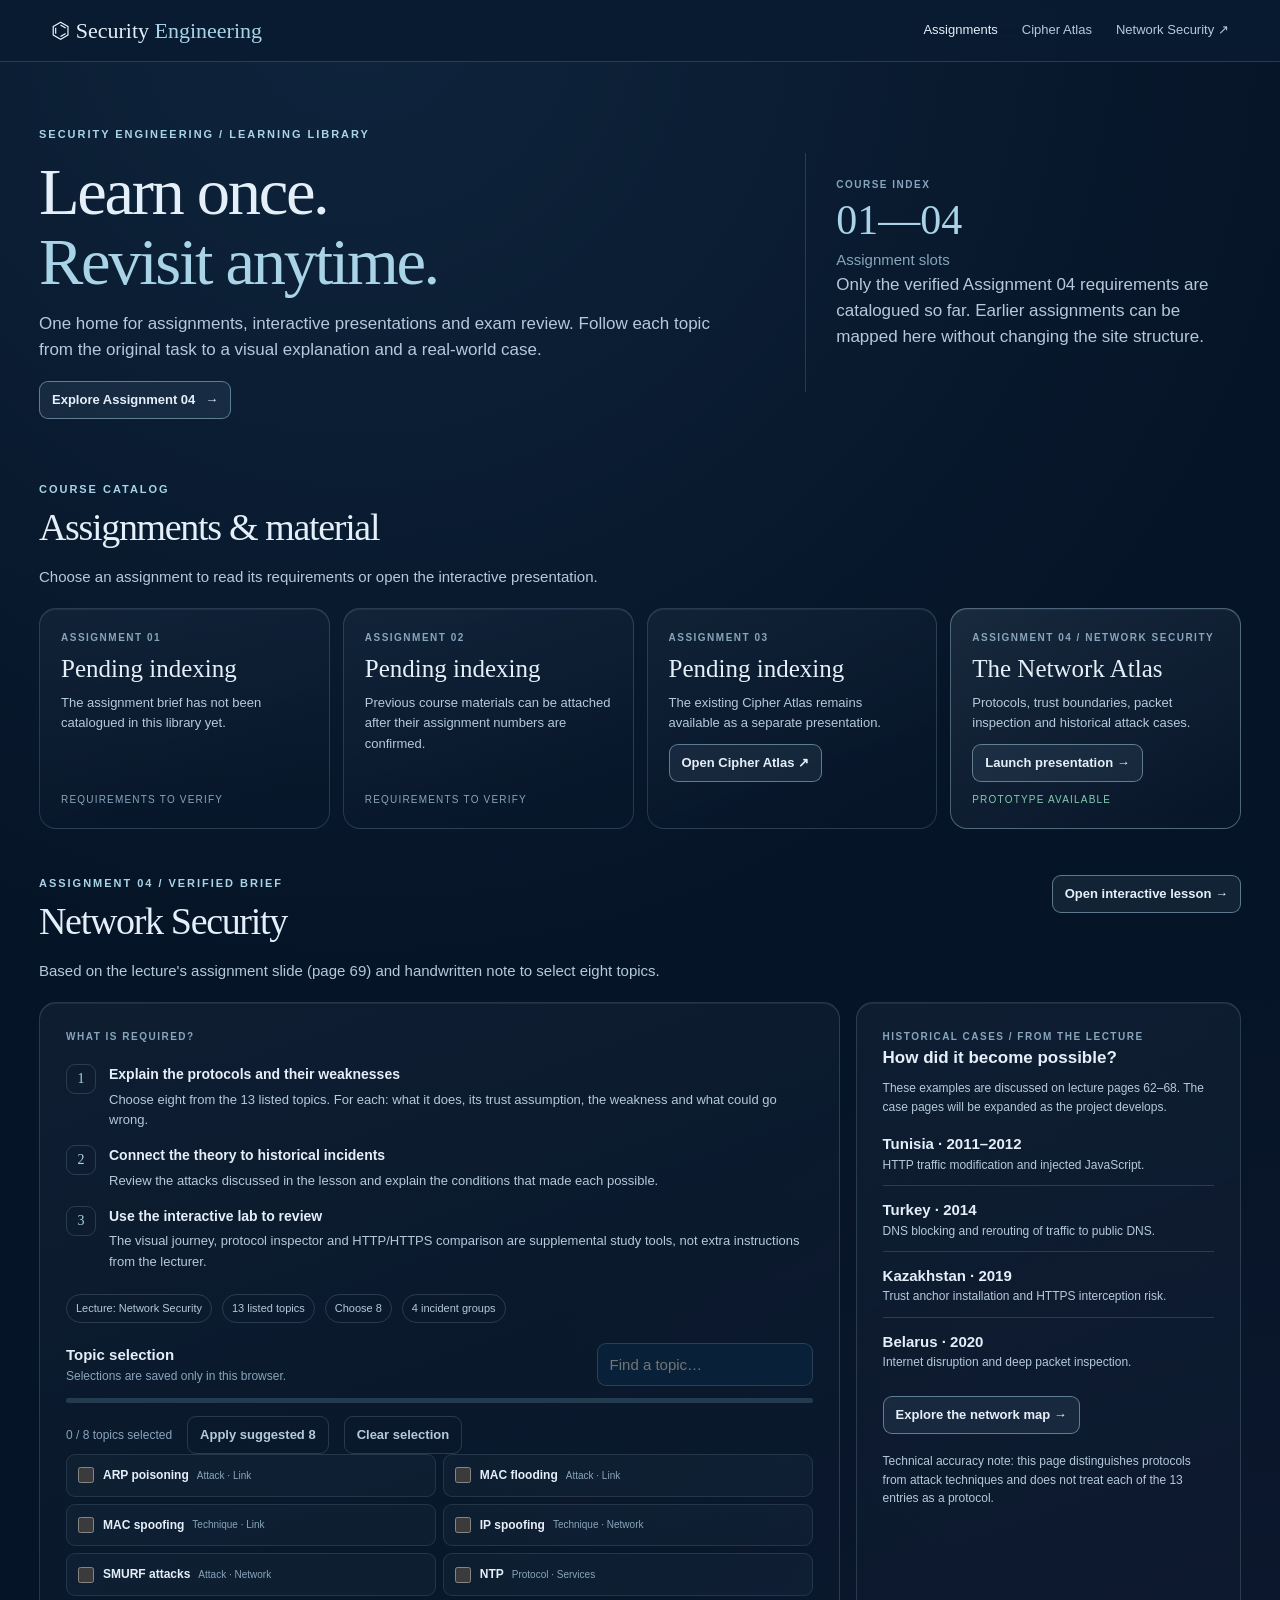
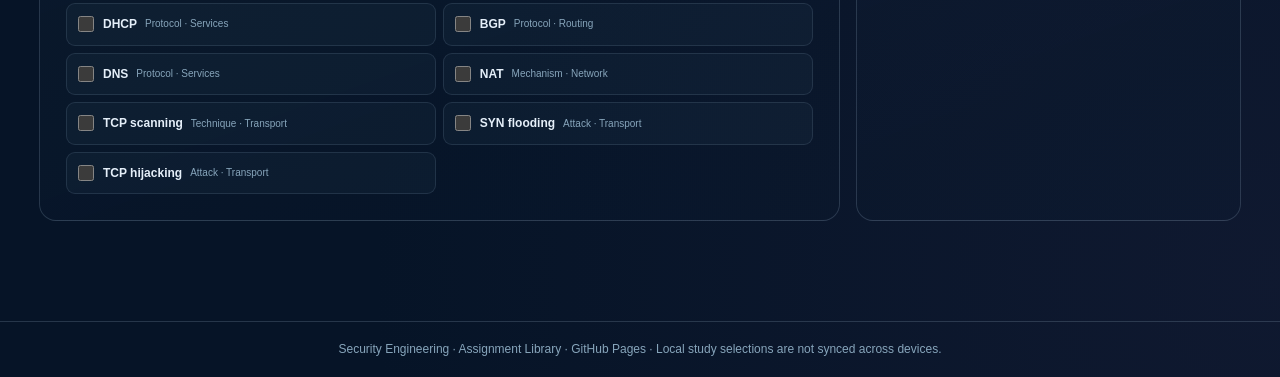
==== assignments/index.html @ eeaef237 "feat: add course assignments library with verified HW4 brief" ====
<!doctype html>
<html lang="en">
<head>
<meta charset="utf-8">
<meta name="viewport" content="width=device-width, initial-scale=1, viewport-fit=cover">
<meta name="color-scheme" content="dark">
<title>Course Library | Security Engineering</title>
<style>
:root{color-scheme:dark;--bg:#061427;--panel:#102941;--ink:#e5eff9;--soft:#b5c9dc;--muted:#87a5bb;--line:#adc9dc30;--accent:#a9d4e8;--lilac:#c5afe9;--gold:#e9cf8a;--ok:#83ccb1}
*{box-sizing:border-box}
html{scroll-behavior:smooth}body{margin:0;min-height:100vh;background:radial-gradient(circle at 28% 0,#17355280,transparent 44%),radial-gradient(circle at 100% 95%,#29264845,transparent 40%),var(--bg);color:var(--ink);font:15px/1.55 Inter,'Segoe UI',Arial,sans-serif}
a{color:inherit;text-decoration:none}button,input{font:inherit}button{cursor:pointer;color:inherit}button:focus-visible,a:focus-visible,input:focus-visible{outline:2px solid var(--accent);outline-offset:3px}
header{position:sticky;top:0;z-index:10;display:flex;align-items:center;gap:24px;padding:0 clamp(16px,4vw,64px);min-height:62px;background:#091c31eb;border-bottom:1px solid var(--line);backdrop-filter:blur(18px)}
.brand{font:22px Georgia,serif;white-space:nowrap}.brand span{color:var(--accent)}nav{display:flex;gap:24px;margin-left:auto;align-items:center}.navlink{font-size:13px;color:var(--soft)}.navlink.current{color:var(--ink)}.navlink:hover,.text-link:hover{color:var(--accent)}
main{max-width:1250px;margin:auto;padding:clamp(30px,5vw,68px) 24px 100px}
.eyebrow{font-size:11px;text-transform:uppercase;letter-spacing:.18em;color:var(--accent);font-weight:700}
h1,h2,h3,p{margin-top:0}h1,h2{font-family:Georgia,serif;font-weight:400;letter-spacing:-.035em}h1{font-size:clamp(43px,5.2vw,72px);line-height:1.05;margin:14px 0}h1 em{font-style:normal;color:var(--accent)}h2{font-size:clamp(26px,3vw,38px);margin-bottom:8px}h3{font-size:17px;margin:0 0 8px}p{color:var(--soft)}
.hero{display:grid;grid-template-columns:1.25fr .75fr;align-items:center;gap:40px;margin-bottom:62px}.hero p{max-width:680px;font-size:17px}.hero aside{border-left:1px solid var(--line);padding:24px 0 24px 30px}.hero-stat{font:42px Georgia,serif;color:var(--accent);margin:4px 0}.muted{color:var(--muted)}.small{font-size:12px}.micro{font-size:10px;letter-spacing:.15em;font-weight:700;text-transform:uppercase;color:var(--muted)}
.row{display:flex;align-items:center;justify-content:space-between;gap:20px}.section-head{margin:46px 0 20px}.section-head p{margin:0}
.deck{display:grid;grid-template-columns:repeat(4,minmax(0,1fr));gap:13px}
.card,.surface{border:1px solid var(--line);border-radius:17px;background:linear-gradient(160deg,#b5d7f20d,#0b1d322a 82%);box-shadow:inset 0 1px #fff1}
.card{padding:21px;min-height:193px;display:flex;flex-direction:column;gap:10px}
.card.featured{border-color:#b4d7ed63;background:linear-gradient(150deg,#acd4eb1c,#0b1d3220)}
.card h3{font:25px Georgia,serif;font-weight:400;margin:0}.card p{font-size:13px;margin:0}
.card .tag{font-size:10px;letter-spacing:.12em;text-transform:uppercase;color:var(--muted);margin-top:auto}
.card.featured .tag{color:var(--ok)}.card a,.button{display:inline-flex;align-items:center;justify-content:center;gap:10px;align-self:flex-start;border:1px solid #a9d4e87d;border-radius:9px;background:#a9d4e814;padding:8px 12px;color:var(--ink);font-size:13px;font-weight:650}.card a:hover,.button:hover{background:#a9d4e82a}
.button.ghost{background:transparent;border-color:var(--line);color:var(--soft)}
.feature{display:grid;grid-template-columns:minmax(0,1.35fr) minmax(290px,.65fr);gap:16px}
.surface{padding:26px;min-width:0}.surface>p:last-child{margin-bottom:0}
.requirements{display:grid;gap:15px;margin:19px 0 22px}
.requirement{display:flex;gap:13px;align-items:start}
.num{display:grid;place-items:center;width:30px;height:30px;flex:0 0 30px;border:1px solid var(--line);border-radius:9px;color:var(--accent);font:14px Georgia,serif}
.requirement strong{display:block;font-size:14px}.requirement p{font-size:13px;margin:4px 0 0}
.mini-links{display:flex;flex-wrap:wrap;gap:10px;margin-top:22px}
.chip{font-size:11px;color:var(--soft);border:1px solid var(--line);padding:5px 9px;border-radius:99px}
.topics-top{display:flex;justify-content:space-between;align-items:center;gap:13px;flex-wrap:wrap;margin:20px 0 12px}
.progress{height:5px;border-radius:99px;background:#233b4e;overflow:hidden}.progress>span{display:block;height:100%;background:var(--ok);width:0;transition:width .2s}
#topics{display:grid;grid-template-columns:1fr 1fr;gap:7px}
.topic{display:flex;align-items:center;gap:8px;padding:11px;border:1px solid #adc9dc22;background:#a9d4e809;border-radius:9px;min-width:0}.topic.hidden{display:none}
.topic strong{font-size:12px;font-weight:550;margin-right:auto}.topic small{color:var(--muted);font-size:10px;min-width:47px;text-align:right}
.topic input{accent-color:#9dcdbd;width:16px;height:16px;margin:0}.topic label{display:flex;align-items:center;gap:9px;min-width:0;cursor:pointer}
.topic.select{background:#aedddc14;border-color:#8cd6b03e}
.search{min-width:155px;max-width:225px;background:#092039;border:1px solid var(--line);border-radius:9px;padding:9px 12px;color:var(--ink)}
.summary{display:flex;align-items:center;gap:15px;margin-top:13px;color:var(--muted);font-size:12px;flex-wrap:wrap}
.case-list{display:grid;gap:12px;margin-top:16px}.case{padding-bottom:11px;border-bottom:1px solid var(--line)}.case:last-child{border:0;padding:0}.case strong{color:var(--ink);display:block}.case span{display:block;font-size:12px;color:var(--soft)}
footer{padding:18px 24px;text-align:center;border-top:1px solid var(--line);color:var(--muted);font-size:12px}
@media(max-width:950px){.deck{grid-template-columns:repeat(2,1fr)}.hero,.feature{grid-template-columns:1fr}.hero aside{border-left:0;border-top:1px solid var(--line);padding:16px 0 0}.hero{gap:20px}}
@media(max-width:600px){header{gap:12px;padding:10px 16px;flex-wrap:wrap}.brand{font-size:19px}nav{margin-left:0;gap:13px}.navlink{font-size:11px}main{padding:35px 15px 65px}.deck,#topics{grid-template-columns:1fr}.card{min-height:150px}.row{align-items:flex-start;flex-direction:column}.surface{padding:18px}.hero p{font-size:15px}}
@media(prefers-reduced-motion:reduce){html{scroll-behavior:auto}*,*:before,*:after{transition:none!important;animation:none!important}}
</style>
</head>
<body>
<header>
<a class="brand" href="../index.html">⌬ Security <span>Engineering</span></a>
<nav aria-label="Site navigation"><a class="navlink current" aria-current="page" href="./index.html">Assignments</a><a class="navlink" href="../index.html">Cipher Atlas</a><a class="navlink" href="./network-security/index.html">Network Security ↗</a></nav>
</header>
<main>
<section class="hero" aria-labelledby="pageTitle">
<div><div class="eyebrow">Security Engineering / Learning Library</div><h1 id="pageTitle">Learn once.<br><em>Revisit anytime.</em></h1><p>One home for assignments, interactive presentations and exam review. Follow each topic from the original task to a visual explanation and a real-world case.</p><a class="button" href="#assignment04">Explore Assignment 04 <span aria-hidden="true">→</span></a></div>
<aside aria-label="Library overview"><div class="micro">Course index</div><div class="hero-stat">01—04</div><div class="muted">Assignment slots</div><p class="small">Only the verified Assignment 04 requirements are catalogued so far. Earlier assignments can be mapped here without changing the site structure.</p></aside>
</section>

<section id="library" aria-labelledby="libraryTitle">
<div class="section-head row"><div><div class="eyebrow">Course catalog</div><h2 id="libraryTitle">Assignments &amp; material</h2><p>Choose an assignment to read its requirements or open the interactive presentation.</p></div></div>
<div class="deck">
<article class="card"><div class="micro">Assignment 01</div><h3>Pending indexing</h3><p>The assignment brief has not been catalogued in this library yet.</p><div class="tag">Requirements to verify</div></article>
<article class="card"><div class="micro">Assignment 02</div><h3>Pending indexing</h3><p>Previous course materials can be attached after their assignment numbers are confirmed.</p><div class="tag">Requirements to verify</div></article>
<article class="card"><div class="micro">Assignment 03</div><h3>Pending indexing</h3><p>The existing Cipher Atlas remains available as a separate presentation.</p><a href="../index.html">Open Cipher Atlas ↗</a></article>
<article class="card featured"><div class="micro">Assignment 04 / Network Security</div><h3>The Network Atlas</h3><p>Protocols, trust boundaries, packet inspection and historical attack cases.</p><a href="./network-security/index.html">Launch presentation →</a><div class="tag">Prototype available</div></article>
</div>
</section>

<section id="assignment04" aria-labelledby="assignmentTitle">
<div class="section-head row"><div><div class="eyebrow">Assignment 04 / Verified brief</div><h2 id="assignmentTitle">Network Security</h2><p>Based on the lecture's assignment slide (page 69) and handwritten note to select eight topics.</p></div><a href="./network-security/index.html" class="button">Open interactive lesson →</a></div>
<div class="feature">
<div class="surface">
<div class="micro">What is required?</div>
<div class="requirements">
<div class="requirement"><div class="num">1</div><div><strong>Explain the protocols and their weaknesses</strong><p>Choose eight from the 13 listed topics. For each: what it does, its trust assumption, the weakness and what could go wrong.</p></div></div>
<div class="requirement"><div class="num">2</div><div><strong>Connect the theory to historical incidents</strong><p>Review the attacks discussed in the lesson and explain the conditions that made each possible.</p></div></div>
<div class="requirement"><div class="num">3</div><div><strong>Use the interactive lab to review</strong><p>The visual journey, protocol inspector and HTTP/HTTPS comparison are supplemental study tools, not extra instructions from the lecturer.</p></div></div>
</div>
<div class="mini-links"><span class="chip">Lecture: Network Security</span><span class="chip">13 listed topics</span><span class="chip">Choose 8</span><span class="chip">4 incident groups</span></div>
<div class="topics-top"><div><strong>Topic selection</strong><div class="muted small">Selections are saved only in this browser.</div></div><input class="search" id="filter" type="search" aria-label="Filter topics" placeholder="Find a topic…" autocomplete="off"></div>
<div class="progress" aria-label="Number of selected topics"><span id="progressBar"></span></div>
<div class="summary"><span id="count" aria-live="polite">0 / 8 topics selected</span><button class="button ghost" type="button" id="suggest">Apply suggested 8</button><button class="button ghost" type="button" id="clear">Clear selection</button></div>
<div id="topics" aria-label="Assignment topics"></div>
</div>
<aside class="surface">
<div class="micro">Historical cases / from the lecture</div><h3>How did it become possible?</h3><p class="small">These examples are discussed on lecture pages 62–68. The case pages will be expanded as the project develops.</p>
<div class="case-list">
<div class="case"><strong>Tunisia · 2011–2012</strong><span>HTTP traffic modification and injected JavaScript.</span></div>
<div class="case"><strong>Turkey · 2014</strong><span>DNS blocking and rerouting of traffic to public DNS.</span></div>
<div class="case"><strong>Kazakhstan · 2019</strong><span>Trust anchor installation and HTTPS interception risk.</span></div>
<div class="case"><strong>Belarus · 2020</strong><span>Internet disruption and deep packet inspection.</span></div>
</div>
<a class="button" href="./network-security/index.html#map" style="margin-top:24px">Explore the network map →</a>
<p class="small" style="margin-top:18px">Technical accuracy note: this page distinguishes protocols from attack techniques and does not treat each of the 13 entries as a protocol.</p>
</aside>
</div>
</section>
</main>
<footer>Security Engineering · Assignment Library · GitHub Pages · Local study selections are not synced across devices.</footer>
<script>
const topics=[
["ARP poisoning","Attack · Link"],["MAC flooding","Attack · Link"],["MAC spoofing","Technique · Link"],["IP spoofing","Technique · Network"],
["SMURF attacks","Attack · Network"],["NTP","Protocol · Services"],["DHCP","Protocol · Services"],["BGP","Protocol · Routing"],
["DNS","Protocol · Services"],["NAT","Mechanism · Network"],["TCP scanning","Technique · Transport"],["SYN flooding","Attack · Transport"],["TCP hijacking","Attack · Transport"]
];
const recommended=["ARP poisoning","MAC spoofing","IP spoofing","DHCP","BGP","DNS","SYN flooding","TCP hijacking"];
const key="security-engineering-assignment04-topic-selection-v1";
let selected=[];try{const stored=JSON.parse(localStorage.getItem(key)||"[]");if(Array.isArray(stored))selected=stored.filter(x=>topics.some(t=>t[0]===x));}catch{}
const list=document.getElementById("topics"),filter=document.getElementById("filter");
function save(){try{localStorage.setItem(key,JSON.stringify(selected));}catch{}}
function render(){
 const query=filter.value.toLowerCase().trim();list.replaceChildren();
 topics.forEach(([name,kind])=>{
  const article=document.createElement("div");article.className="topic"+(selected.includes(name)?" select":"");article.classList.toggle("hidden",!name.toLowerCase().includes(query)&&!kind.toLowerCase().includes(query));
  const label=document.createElement("label"),input=document.createElement("input");input.type="checkbox";input.checked=selected.includes(name);input.setAttribute("aria-label","Select "+name);
  input.addEventListener("change",()=>{if(input.checked&&!selected.includes(name))selected.push(name);if(!input.checked)selected=selected.filter(x=>x!==name);save();render()});
  const strong=document.createElement("strong");strong.textContent=name;label.append(input,strong);
  const small=document.createElement("small");small.textContent=kind;
  article.append(label,small);list.append(article);
 });
 const count=selected.length;document.getElementById("count").textContent=count+" / 8 topics selected"+(count>8?" · Please choose only eight":"");
 document.getElementById("progressBar").style.width=Math.min(100,100*count/8)+"%";
}
filter.addEventListener("input",render);document.getElementById("suggest").addEventListener("click",()=>{selected=[...recommended];save();render()});document.getElementById("clear").addEventListener("click",()=>{selected=[];save();render()});render();
</script>
</body></html>
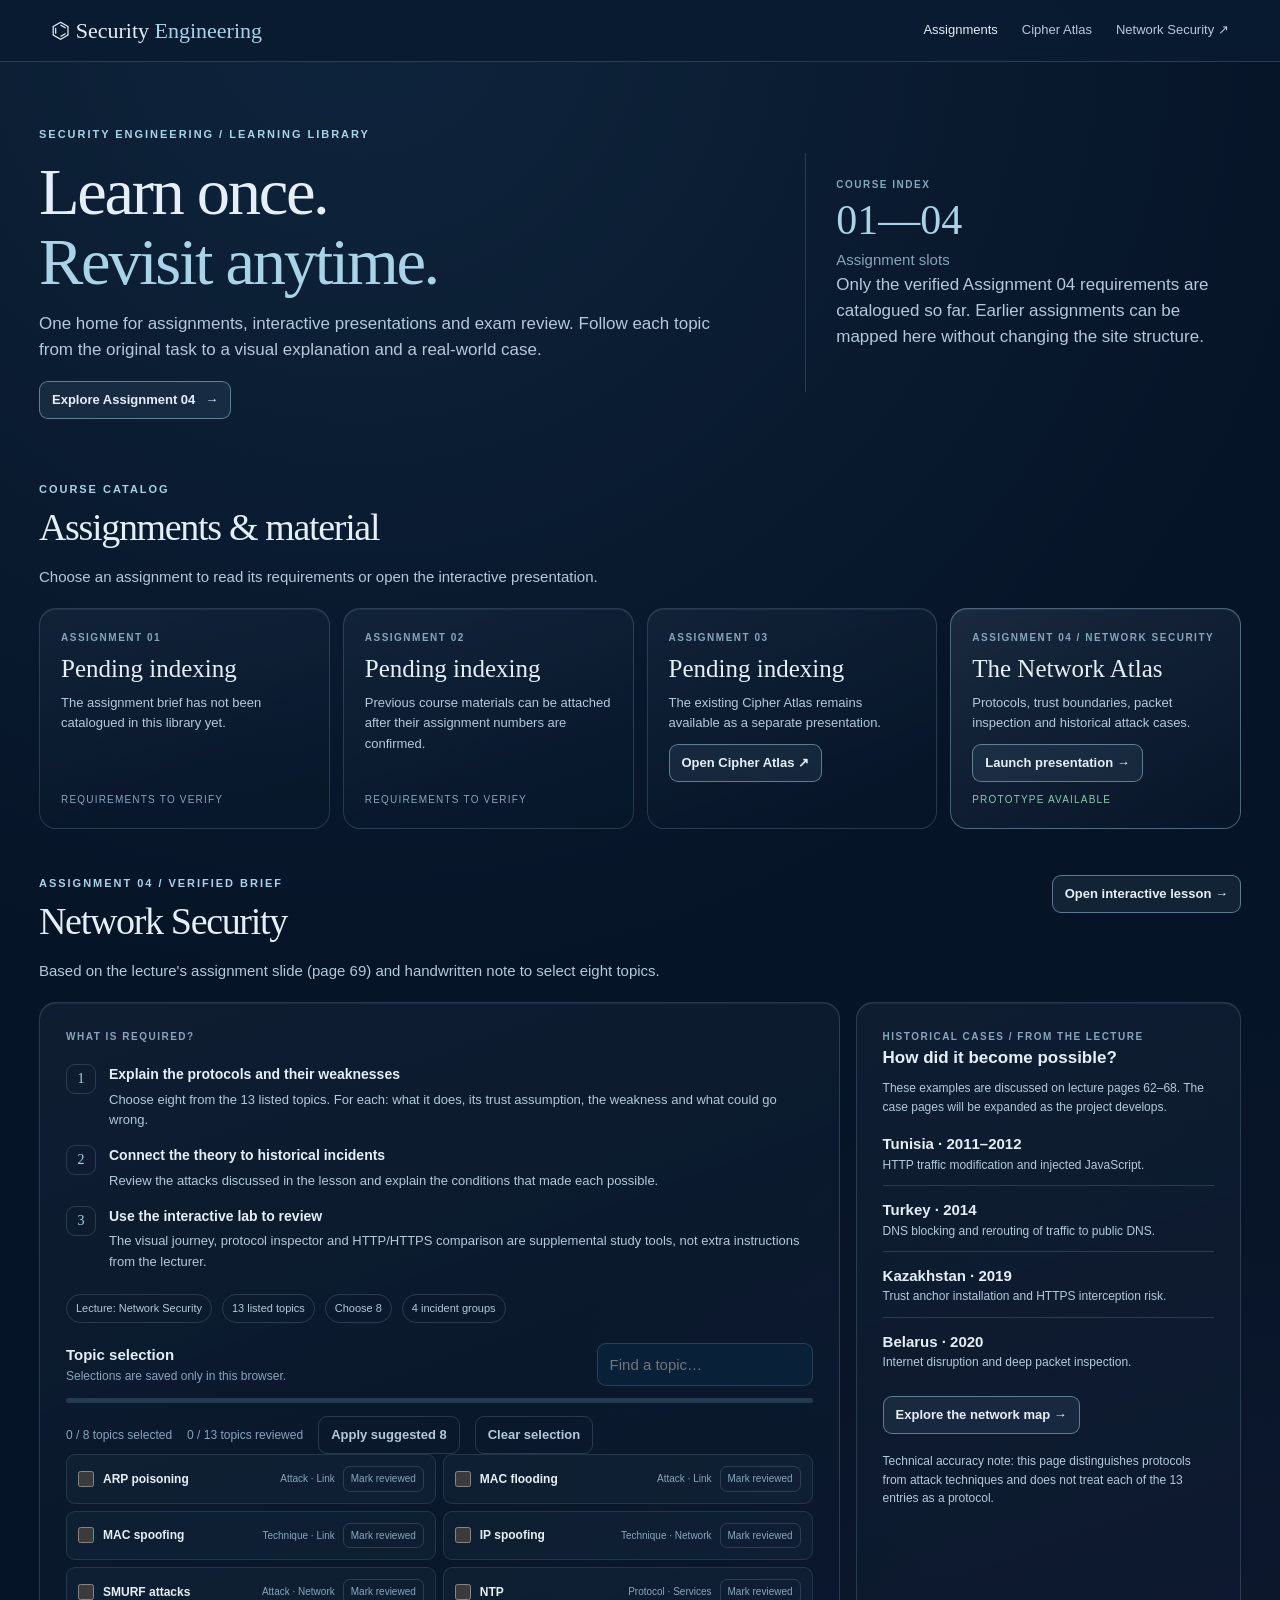
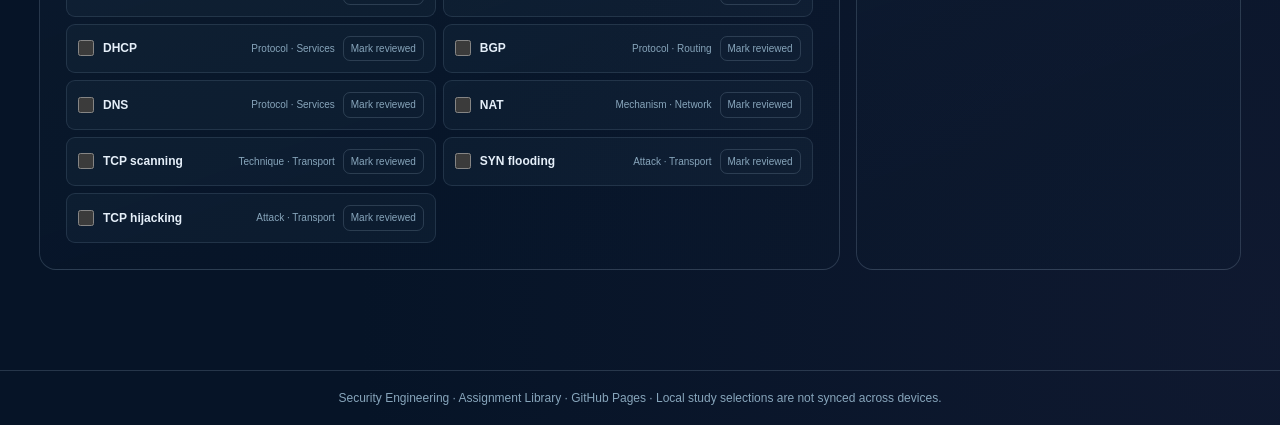
==== commit 291656c0: "feat: track study review status independently from eight-topic selection" ====
--- a/assignments/index.html
+++ b/assignments/index.html
@@ -39,7 +39,7 @@
 .topic{display:flex;align-items:center;gap:8px;padding:11px;border:1px solid #adc9dc22;background:#a9d4e809;border-radius:9px;min-width:0}.topic.hidden{display:none}
 .topic strong{font-size:12px;font-weight:550;margin-right:auto}.topic small{color:var(--muted);font-size:10px;min-width:47px;text-align:right}
 .topic input{accent-color:#9dcdbd;width:16px;height:16px;margin:0}.topic label{display:flex;align-items:center;gap:9px;min-width:0;cursor:pointer}
-.topic.select{background:#aedddc14;border-color:#8cd6b03e}
+.topic.select{background:#aedddc14;border-color:#8cd6b03e}.topic label{flex:1}.review-btn{border:1px solid var(--line);background:transparent;border-radius:7px;padding:4px 7px;font-size:10px;white-space:nowrap;color:var(--muted)}.review-btn.done{border-color:#83ccb17b;color:var(--ok);background:#83ccb112}
 .search{min-width:155px;max-width:225px;background:#092039;border:1px solid var(--line);border-radius:9px;padding:9px 12px;color:var(--ink)}
 .summary{display:flex;align-items:center;gap:15px;margin-top:13px;color:var(--muted);font-size:12px;flex-wrap:wrap}
 .case-list{display:grid;gap:12px;margin-top:16px}.case{padding-bottom:11px;border-bottom:1px solid var(--line)}.case:last-child{border:0;padding:0}.case strong{color:var(--ink);display:block}.case span{display:block;font-size:12px;color:var(--soft)}
@@ -83,7 +83,7 @@
 <div class="mini-links"><span class="chip">Lecture: Network Security</span><span class="chip">13 listed topics</span><span class="chip">Choose 8</span><span class="chip">4 incident groups</span></div>
 <div class="topics-top"><div><strong>Topic selection</strong><div class="muted small">Selections are saved only in this browser.</div></div><input class="search" id="filter" type="search" aria-label="Filter topics" placeholder="Find a topic…" autocomplete="off"></div>
 <div class="progress" aria-label="Number of selected topics"><span id="progressBar"></span></div>
-<div class="summary"><span id="count" aria-live="polite">0 / 8 topics selected</span><button class="button ghost" type="button" id="suggest">Apply suggested 8</button><button class="button ghost" type="button" id="clear">Clear selection</button></div>
+<div class="summary"><span id="count" aria-live="polite">0 / 8 topics selected</span><span id="reviewCount" aria-live="polite">0 topics reviewed</span><button class="button ghost" type="button" id="suggest">Apply suggested 8</button><button class="button ghost" type="button" id="clear">Clear selection</button></div>
 <div id="topics" aria-label="Assignment topics"></div>
 </div>
 <aside class="surface">
@@ -108,10 +108,11 @@
 ["DNS","Protocol · Services"],["NAT","Mechanism · Network"],["TCP scanning","Technique · Transport"],["SYN flooding","Attack · Transport"],["TCP hijacking","Attack · Transport"]
 ];
 const recommended=["ARP poisoning","MAC spoofing","IP spoofing","DHCP","BGP","DNS","SYN flooding","TCP hijacking"];
-const key="security-engineering-assignment04-topic-selection-v1";
+const key="security-engineering-assignment04-topic-selection-v1",reviewKey="security-engineering-assignment04-reviewed-v1";
+let reviewed=[];try{const saved=JSON.parse(localStorage.getItem(reviewKey)||"[]");if(Array.isArray(saved))reviewed=saved.filter(x=>topics.some(t=>t[0]===x));}catch{}
 let selected=[];try{const stored=JSON.parse(localStorage.getItem(key)||"[]");if(Array.isArray(stored))selected=stored.filter(x=>topics.some(t=>t[0]===x));}catch{}
 const list=document.getElementById("topics"),filter=document.getElementById("filter");
-function save(){try{localStorage.setItem(key,JSON.stringify(selected));}catch{}}
+function save(){try{localStorage.setItem(key,JSON.stringify(selected));localStorage.setItem(reviewKey,JSON.stringify(reviewed));}catch{}}
 function render(){
  const query=filter.value.toLowerCase().trim();list.replaceChildren();
  topics.forEach(([name,kind])=>{
@@ -120,9 +121,11 @@
   input.addEventListener("change",()=>{if(input.checked&&!selected.includes(name))selected.push(name);if(!input.checked)selected=selected.filter(x=>x!==name);save();render()});
   const strong=document.createElement("strong");strong.textContent=name;label.append(input,strong);
   const small=document.createElement("small");small.textContent=kind;
-  article.append(label,small);list.append(article);
+  const review=document.createElement("button");review.type="button";review.className="review-btn"+(reviewed.includes(name)?" done":"");review.textContent=reviewed.includes(name)?"✓ Reviewed":"Mark reviewed";review.setAttribute("aria-label","Toggle reviewed status for "+name);review.onclick=()=>{reviewed=reviewed.includes(name)?reviewed.filter(x=>x!==name):[...reviewed,name];save();render()};
+  article.append(label,small,review);list.append(article);
  });
  const count=selected.length;document.getElementById("count").textContent=count+" / 8 topics selected"+(count>8?" · Please choose only eight":"");
+ document.getElementById("reviewCount").textContent=reviewed.length+" / 13 topics reviewed";
  document.getElementById("progressBar").style.width=Math.min(100,100*count/8)+"%";
 }
 filter.addEventListener("input",render);document.getElementById("suggest").addEventListener("click",()=>{selected=[...recommended];save();render()});document.getElementById("clear").addEventListener("click",()=>{selected=[];save();render()});render();
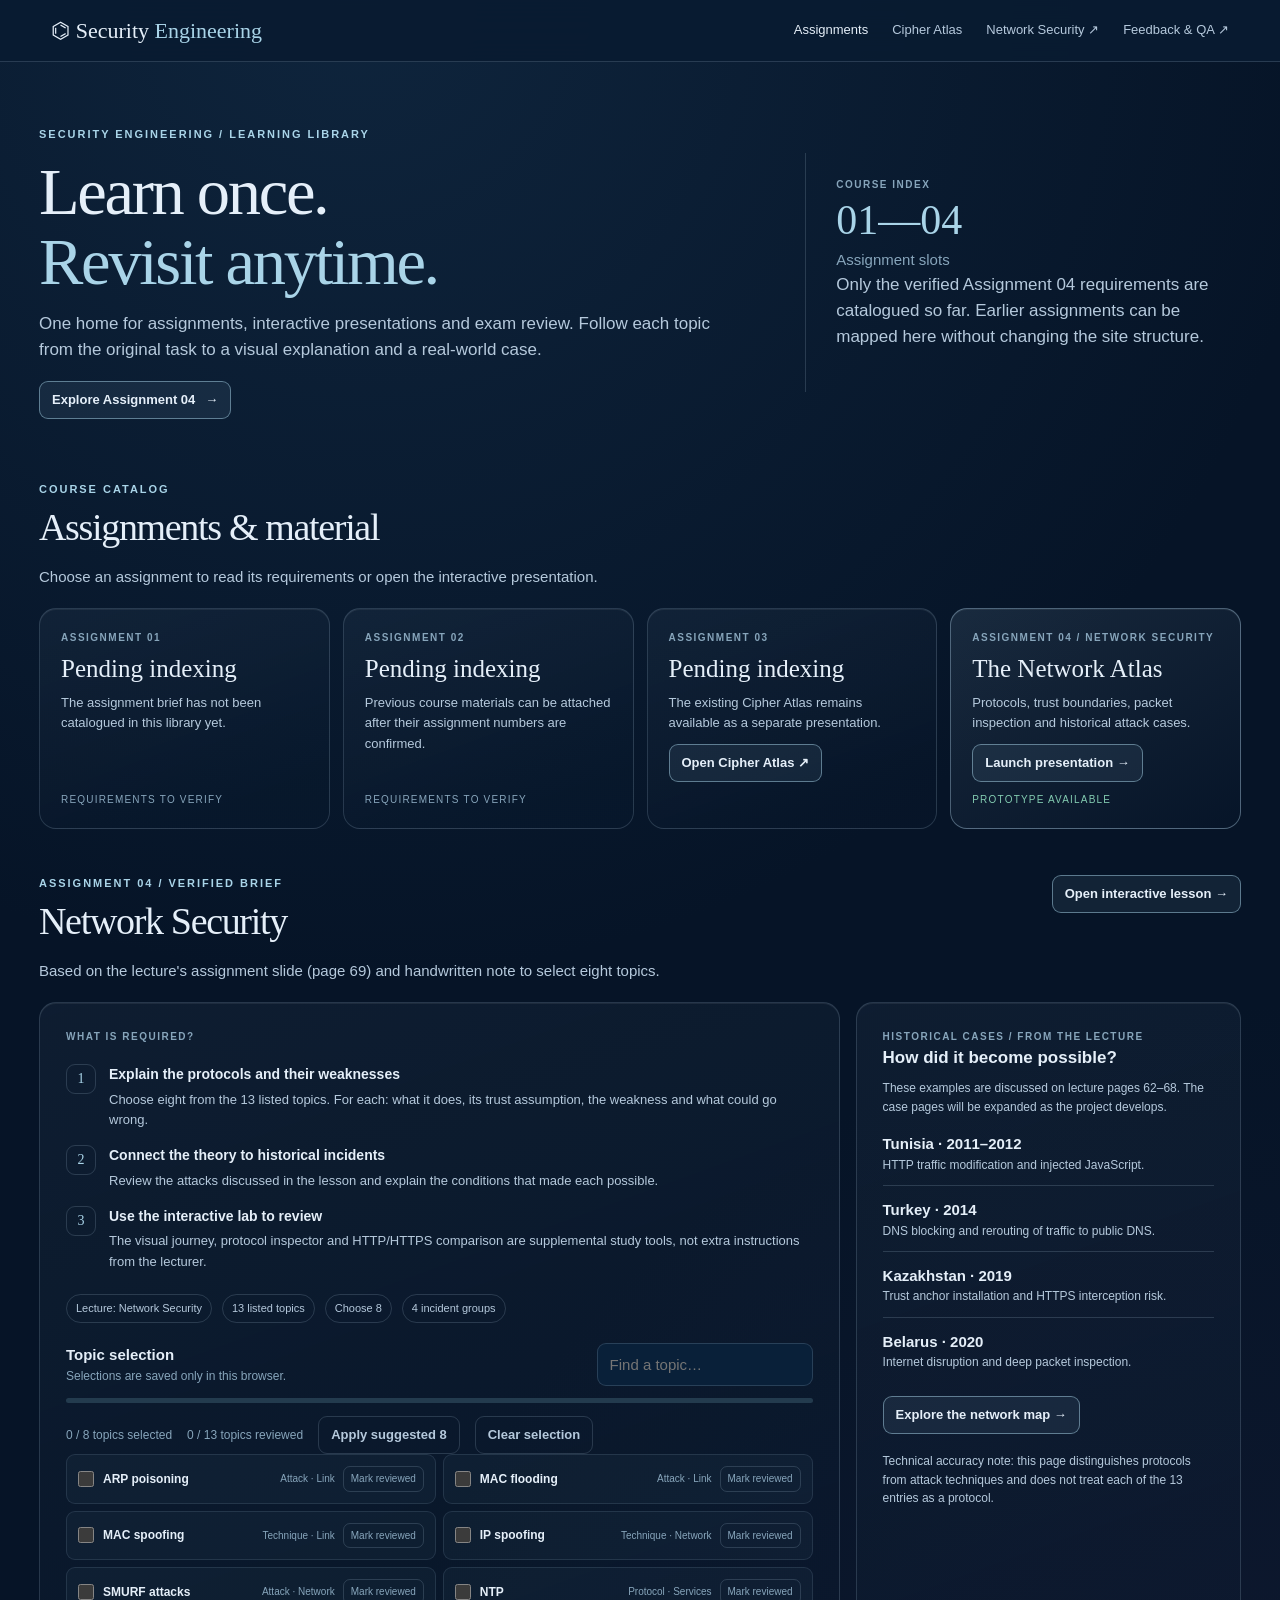
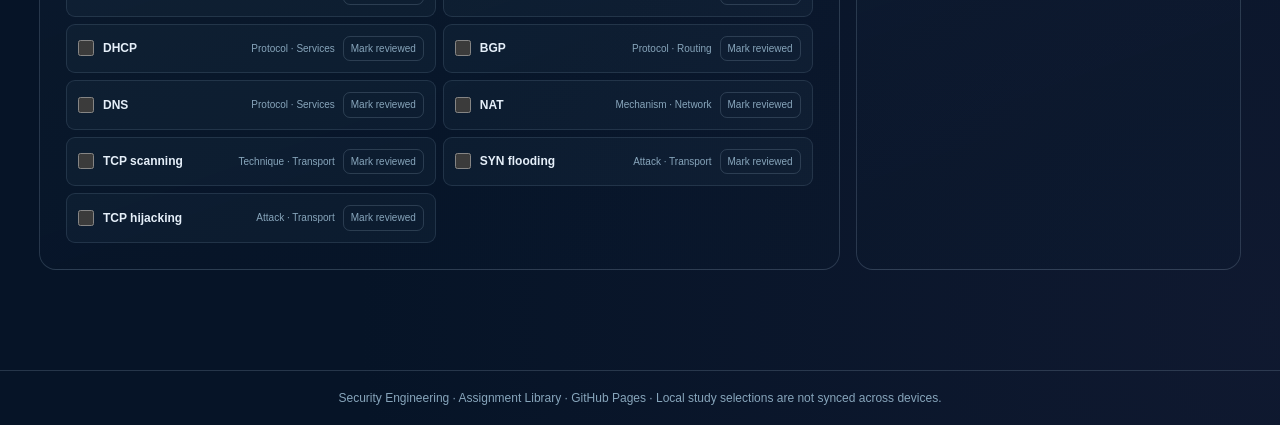
==== commit 7a6bcdbb: "feat: link course library to persistent feedback and QA board" ====
--- a/assignments/index.html
+++ b/assignments/index.html
@@ -52,7 +52,7 @@
 <body>
 <header>
 <a class="brand" href="../index.html">⌬ Security <span>Engineering</span></a>
-<nav aria-label="Site navigation"><a class="navlink current" aria-current="page" href="./index.html">Assignments</a><a class="navlink" href="../index.html">Cipher Atlas</a><a class="navlink" href="./network-security/index.html">Network Security ↗</a></nav>
+<nav aria-label="Site navigation"><a class="navlink current" aria-current="page" href="./index.html">Assignments</a><a class="navlink" href="../index.html">Cipher Atlas</a><a class="navlink" href="./network-security/index.html">Network Security ↗</a><a class="navlink" href="./feedback/index.html">Feedback &amp; QA ↗</a></nav>
 </header>
 <main>
 <section class="hero" aria-labelledby="pageTitle">
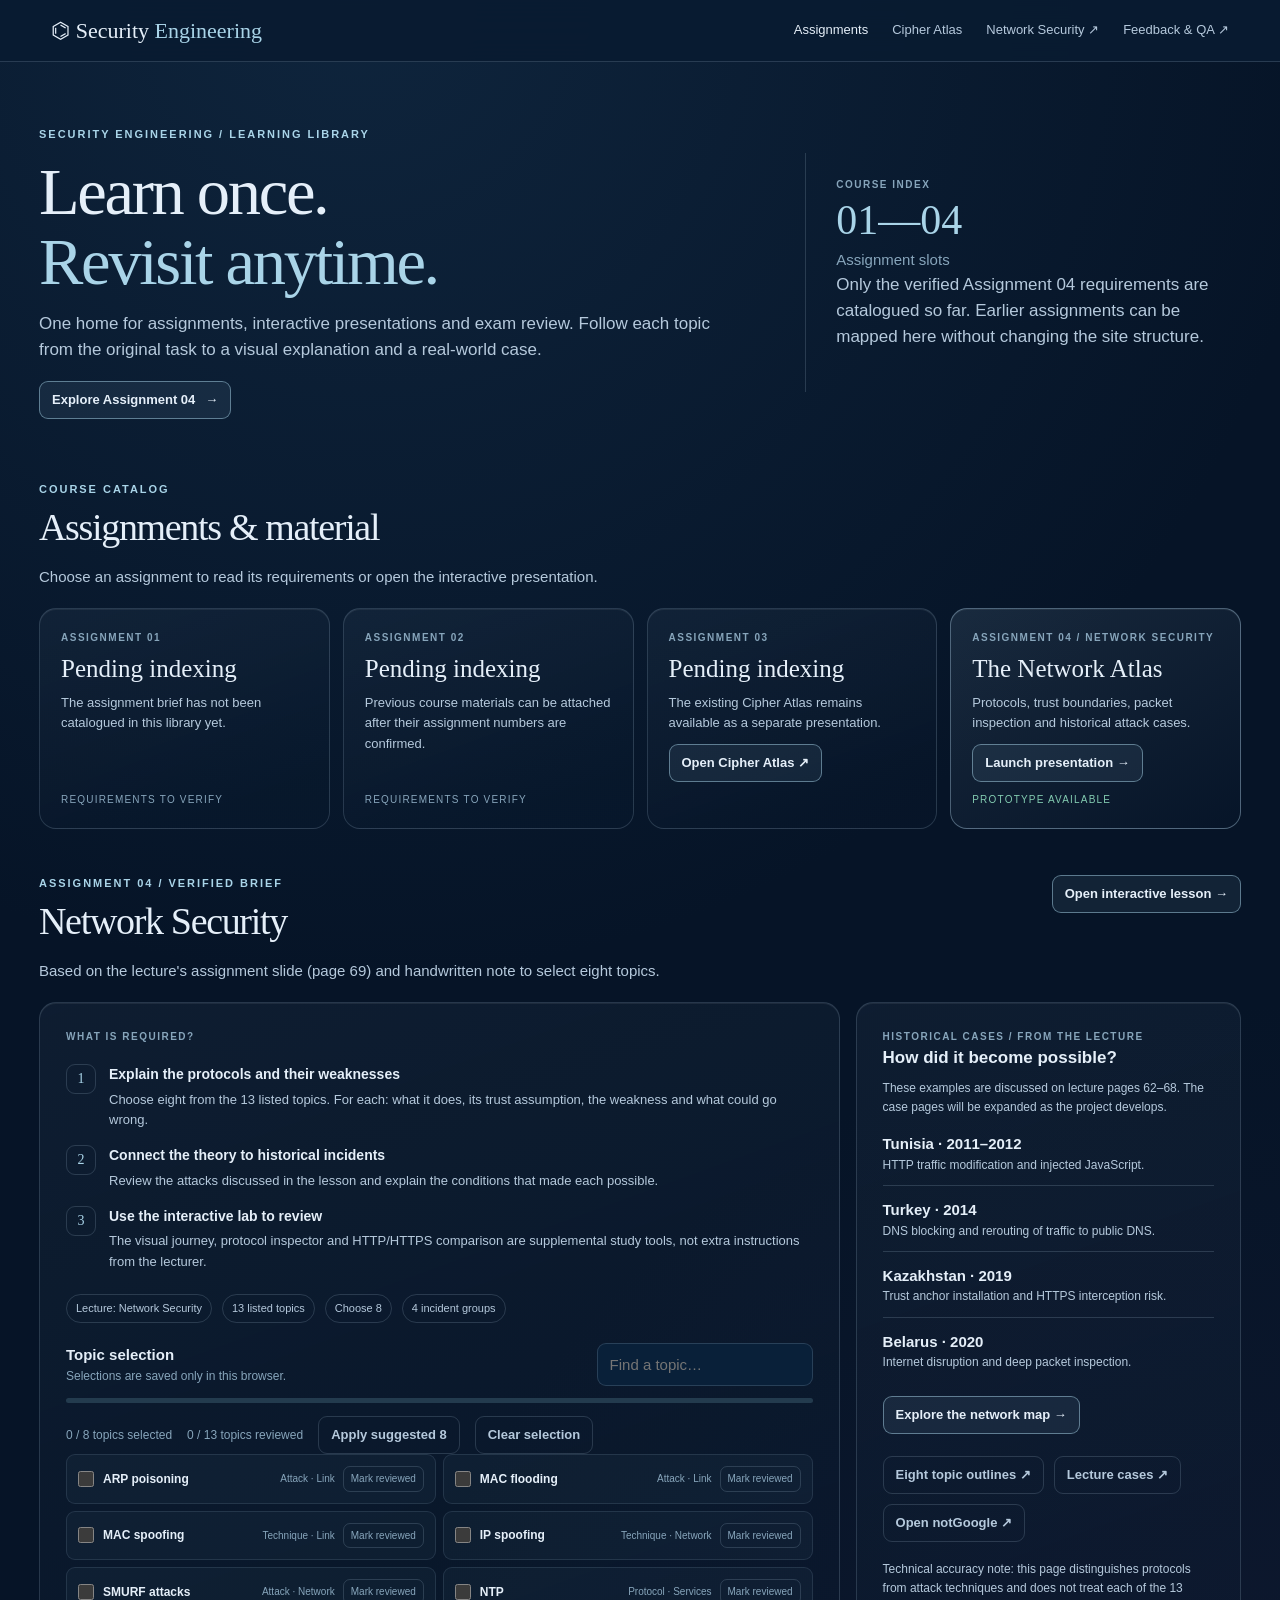
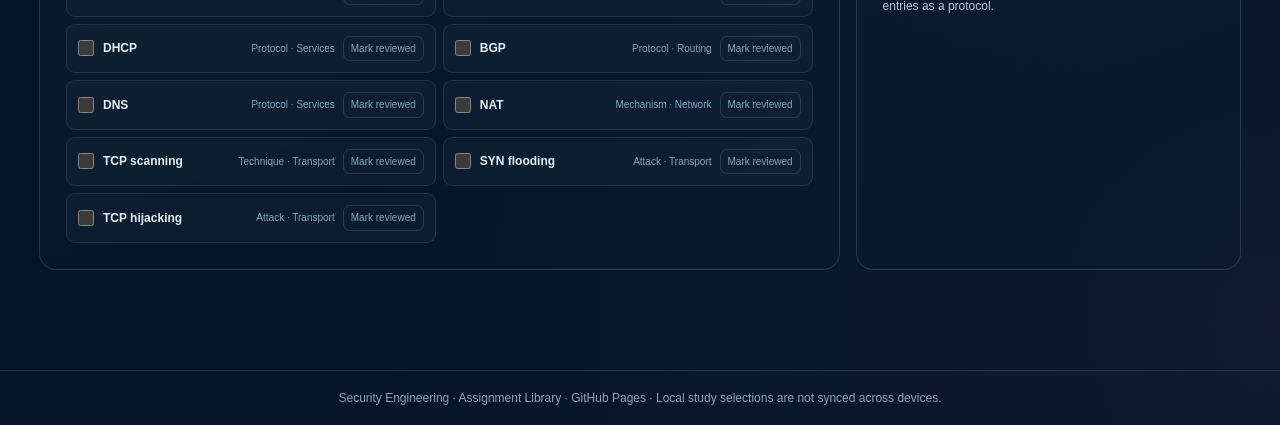
==== commit 3cbf0623: "feat: add prominent links to eight topics, incident studies and notGoogle lab" ====
--- a/assignments/index.html
+++ b/assignments/index.html
@@ -94,7 +94,7 @@
 <div class="case"><strong>Kazakhstan · 2019</strong><span>Trust anchor installation and HTTPS interception risk.</span></div>
 <div class="case"><strong>Belarus · 2020</strong><span>Internet disruption and deep packet inspection.</span></div>
 </div>
-<a class="button" href="./network-security/index.html#map" style="margin-top:24px">Explore the network map →</a>
+<a class="button" href="./network-security/index.html#map" style="margin-top:24px">Explore the network map →</a><div class="mini-links"><a class="button ghost" href="./network-security/index.html#protocols">Eight topic outlines ↗</a><a class="button ghost" href="./network-security/index.html#cases">Lecture cases ↗</a><a class="button ghost" href="./network-security/notgoogle/index.html" target="_blank" rel="noopener noreferrer">Open notGoogle ↗</a></div>
 <p class="small" style="margin-top:18px">Technical accuracy note: this page distinguishes protocols from attack techniques and does not treat each of the 13 entries as a protocol.</p>
 </aside>
 </div>
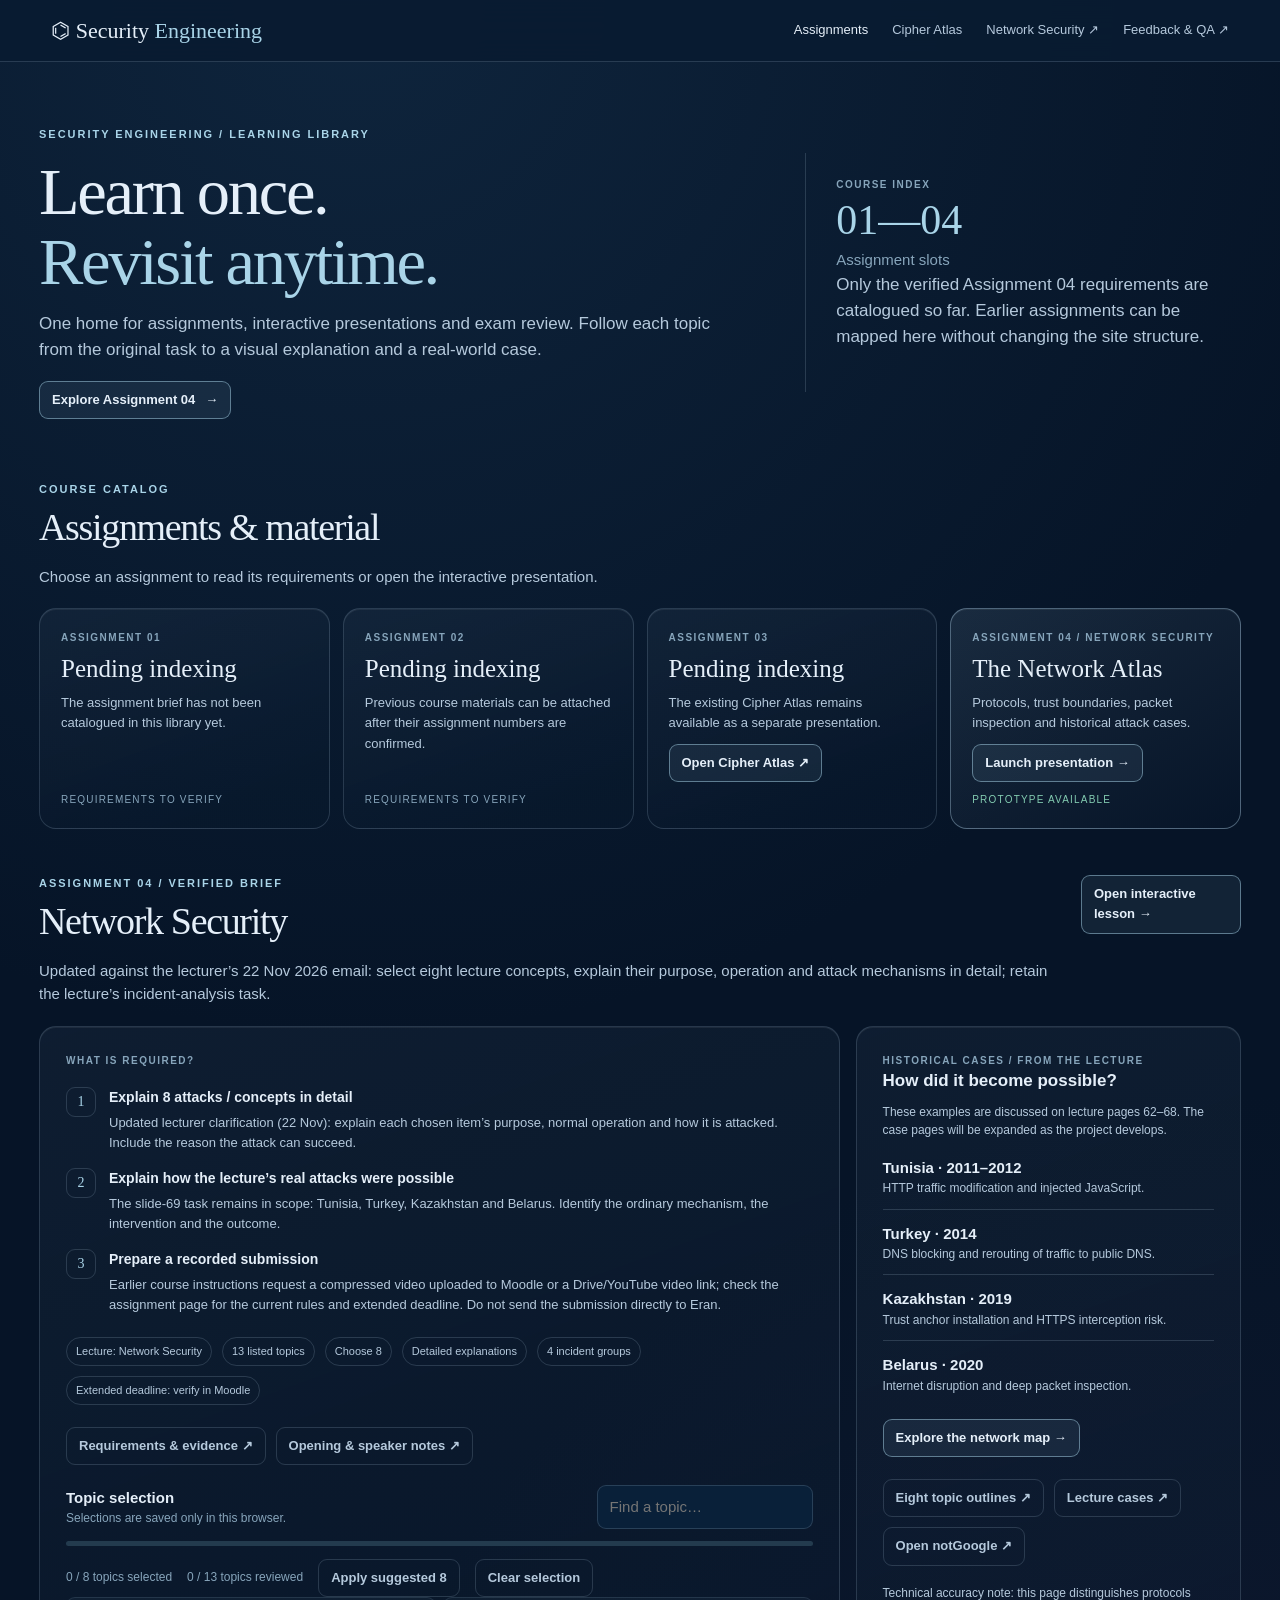
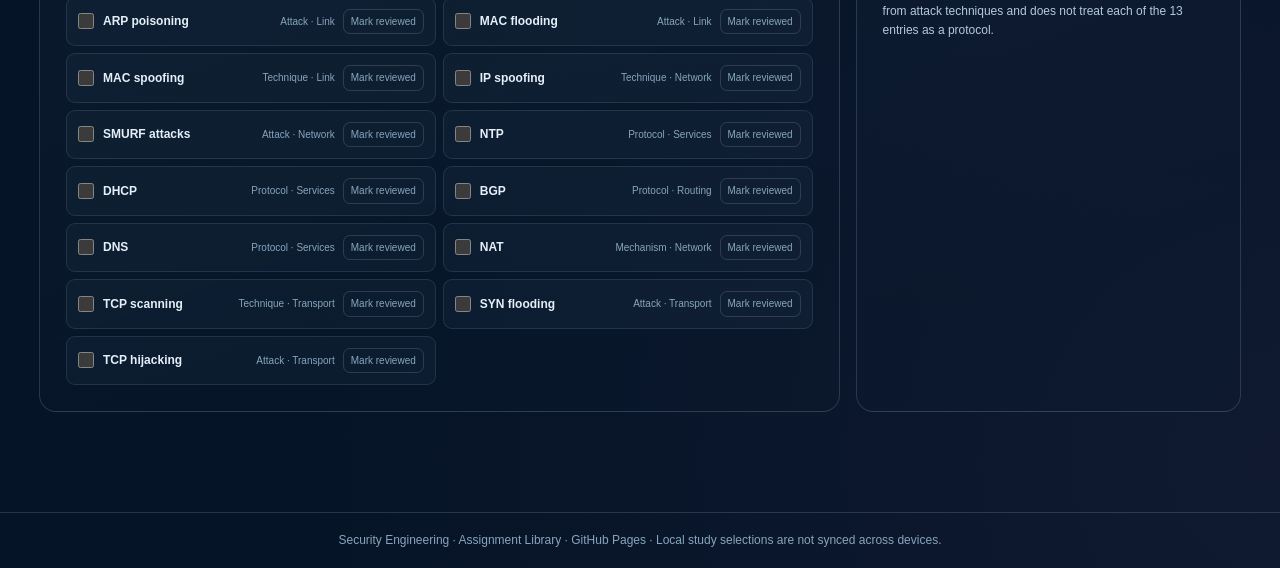
==== commit 1433e9fc: "fix: align course hub requirements with lecturer's 22 Nov clarification and video rules" ====
--- a/assignments/index.html
+++ b/assignments/index.html
@@ -71,16 +71,16 @@
 </section>
 
 <section id="assignment04" aria-labelledby="assignmentTitle">
-<div class="section-head row"><div><div class="eyebrow">Assignment 04 / Verified brief</div><h2 id="assignmentTitle">Network Security</h2><p>Based on the lecture's assignment slide (page 69) and handwritten note to select eight topics.</p></div><a href="./network-security/index.html" class="button">Open interactive lesson →</a></div>
+<div class="section-head row"><div><div class="eyebrow">Assignment 04 / Verified brief</div><h2 id="assignmentTitle">Network Security</h2><p>Updated against the lecturer’s 22 Nov 2026 email: select eight lecture concepts, explain their purpose, operation and attack mechanisms in detail; retain the lecture’s incident-analysis task.</p></div><a href="./network-security/index.html" class="button">Open interactive lesson →</a></div>
 <div class="feature">
 <div class="surface">
 <div class="micro">What is required?</div>
 <div class="requirements">
-<div class="requirement"><div class="num">1</div><div><strong>Explain the protocols and their weaknesses</strong><p>Choose eight from the 13 listed topics. For each: what it does, its trust assumption, the weakness and what could go wrong.</p></div></div>
-<div class="requirement"><div class="num">2</div><div><strong>Connect the theory to historical incidents</strong><p>Review the attacks discussed in the lesson and explain the conditions that made each possible.</p></div></div>
-<div class="requirement"><div class="num">3</div><div><strong>Use the interactive lab to review</strong><p>The visual journey, protocol inspector and HTTP/HTTPS comparison are supplemental study tools, not extra instructions from the lecturer.</p></div></div>
+<div class="requirement"><div class="num">1</div><div><strong>Explain 8 attacks / concepts in detail</strong><p>Updated lecturer clarification (22 Nov): explain each chosen item’s purpose, normal operation and how it is attacked. Include the reason the attack can succeed.</p></div></div>
+<div class="requirement"><div class="num">2</div><div><strong>Explain how the lecture’s real attacks were possible</strong><p>The slide-69 task remains in scope: Tunisia, Turkey, Kazakhstan and Belarus. Identify the ordinary mechanism, the intervention and the outcome.</p></div></div>
+<div class="requirement"><div class="num">3</div><div><strong>Prepare a recorded submission</strong><p>Earlier course instructions request a compressed video uploaded to Moodle or a Drive/YouTube video link; check the assignment page for the current rules and extended deadline. Do not send the submission directly to Eran.</p></div></div>
 </div>
-<div class="mini-links"><span class="chip">Lecture: Network Security</span><span class="chip">13 listed topics</span><span class="chip">Choose 8</span><span class="chip">4 incident groups</span></div>
+<div class="mini-links"><span class="chip">Lecture: Network Security</span><span class="chip">13 listed topics</span><span class="chip">Choose 8</span><span class="chip">Detailed explanations</span><span class="chip">4 incident groups</span><span class="chip">Extended deadline: verify in Moodle</span></div><div class="mini-links"><a class="button ghost" href="./ASSIGNMENT_04_REQUIREMENTS.md" target="_blank" rel="noopener noreferrer">Requirements &amp; evidence ↗</a><a class="button ghost" href="./network-security/index.html#intro">Opening &amp; speaker notes ↗</a></div>
 <div class="topics-top"><div><strong>Topic selection</strong><div class="muted small">Selections are saved only in this browser.</div></div><input class="search" id="filter" type="search" aria-label="Filter topics" placeholder="Find a topic…" autocomplete="off"></div>
 <div class="progress" aria-label="Number of selected topics"><span id="progressBar"></span></div>
 <div class="summary"><span id="count" aria-live="polite">0 / 8 topics selected</span><span id="reviewCount" aria-live="polite">0 topics reviewed</span><button class="button ghost" type="button" id="suggest">Apply suggested 8</button><button class="button ghost" type="button" id="clear">Clear selection</button></div>
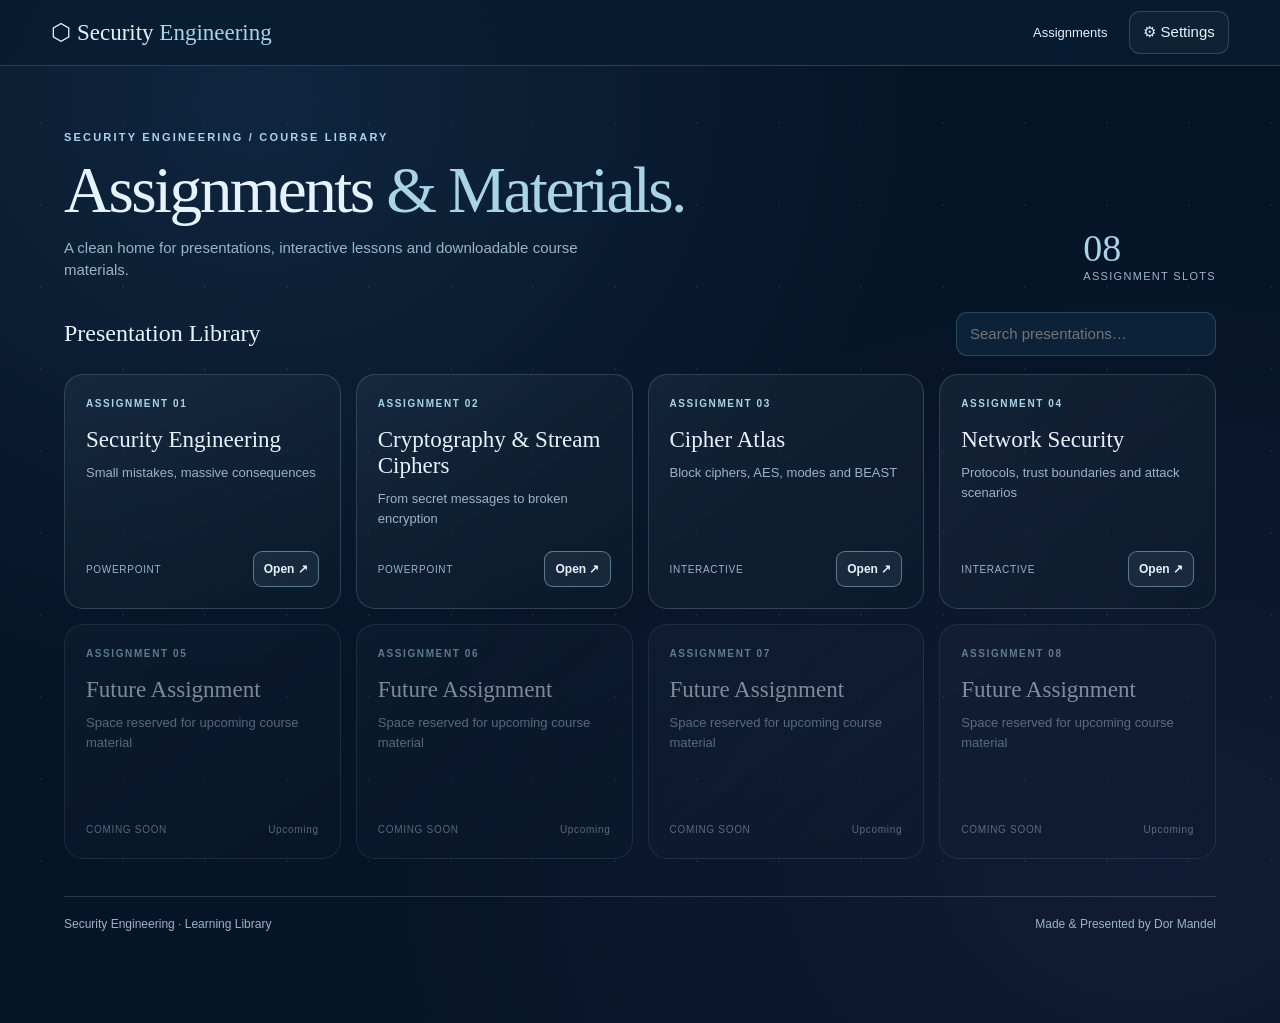
==== commit 0866fefa: "Redirect legacy assignments index to clean homepage" ====
--- a/assignments/index.html
+++ b/assignments/index.html
@@ -1,133 +1 @@
-<!doctype html>
-<html lang="en">
-<head>
-<meta charset="utf-8">
-<meta name="viewport" content="width=device-width, initial-scale=1, viewport-fit=cover">
-<meta name="color-scheme" content="dark">
-<title>Course Library | Security Engineering</title>
-<style>
-:root{color-scheme:dark;--bg:#061427;--panel:#102941;--ink:#e5eff9;--soft:#b5c9dc;--muted:#87a5bb;--line:#adc9dc30;--accent:#a9d4e8;--lilac:#c5afe9;--gold:#e9cf8a;--ok:#83ccb1}
-*{box-sizing:border-box}
-html{scroll-behavior:smooth}body{margin:0;min-height:100vh;background:radial-gradient(circle at 28% 0,#17355280,transparent 44%),radial-gradient(circle at 100% 95%,#29264845,transparent 40%),var(--bg);color:var(--ink);font:15px/1.55 Inter,'Segoe UI',Arial,sans-serif}
-a{color:inherit;text-decoration:none}button,input{font:inherit}button{cursor:pointer;color:inherit}button:focus-visible,a:focus-visible,input:focus-visible{outline:2px solid var(--accent);outline-offset:3px}
-header{position:sticky;top:0;z-index:10;display:flex;align-items:center;gap:24px;padding:0 clamp(16px,4vw,64px);min-height:62px;background:#091c31eb;border-bottom:1px solid var(--line);backdrop-filter:blur(18px)}
-.brand{font:22px Georgia,serif;white-space:nowrap}.brand span{color:var(--accent)}nav{display:flex;gap:24px;margin-left:auto;align-items:center}.navlink{font-size:13px;color:var(--soft)}.navlink.current{color:var(--ink)}.navlink:hover,.text-link:hover{color:var(--accent)}
-main{max-width:1250px;margin:auto;padding:clamp(30px,5vw,68px) 24px 100px}
-.eyebrow{font-size:11px;text-transform:uppercase;letter-spacing:.18em;color:var(--accent);font-weight:700}
-h1,h2,h3,p{margin-top:0}h1,h2{font-family:Georgia,serif;font-weight:400;letter-spacing:-.035em}h1{font-size:clamp(43px,5.2vw,72px);line-height:1.05;margin:14px 0}h1 em{font-style:normal;color:var(--accent)}h2{font-size:clamp(26px,3vw,38px);margin-bottom:8px}h3{font-size:17px;margin:0 0 8px}p{color:var(--soft)}
-.hero{display:grid;grid-template-columns:1.25fr .75fr;align-items:center;gap:40px;margin-bottom:62px}.hero p{max-width:680px;font-size:17px}.hero aside{border-left:1px solid var(--line);padding:24px 0 24px 30px}.hero-stat{font:42px Georgia,serif;color:var(--accent);margin:4px 0}.muted{color:var(--muted)}.small{font-size:12px}.micro{font-size:10px;letter-spacing:.15em;font-weight:700;text-transform:uppercase;color:var(--muted)}
-.row{display:flex;align-items:center;justify-content:space-between;gap:20px}.section-head{margin:46px 0 20px}.section-head p{margin:0}
-.deck{display:grid;grid-template-columns:repeat(4,minmax(0,1fr));gap:13px}
-.card,.surface{border:1px solid var(--line);border-radius:17px;background:linear-gradient(160deg,#b5d7f20d,#0b1d322a 82%);box-shadow:inset 0 1px #fff1}
-.card{padding:21px;min-height:193px;display:flex;flex-direction:column;gap:10px}
-.card.featured{border-color:#b4d7ed63;background:linear-gradient(150deg,#acd4eb1c,#0b1d3220)}
-.card h3{font:25px Georgia,serif;font-weight:400;margin:0}.card p{font-size:13px;margin:0}
-.card .tag{font-size:10px;letter-spacing:.12em;text-transform:uppercase;color:var(--muted);margin-top:auto}
-.card.featured .tag{color:var(--ok)}.card a,.button{display:inline-flex;align-items:center;justify-content:center;gap:10px;align-self:flex-start;border:1px solid #a9d4e87d;border-radius:9px;background:#a9d4e814;padding:8px 12px;color:var(--ink);font-size:13px;font-weight:650}.card a:hover,.button:hover{background:#a9d4e82a}
-.button.ghost{background:transparent;border-color:var(--line);color:var(--soft)}
-.feature{display:grid;grid-template-columns:minmax(0,1.35fr) minmax(290px,.65fr);gap:16px}
-.surface{padding:26px;min-width:0}.surface>p:last-child{margin-bottom:0}
-.requirements{display:grid;gap:15px;margin:19px 0 22px}
-.requirement{display:flex;gap:13px;align-items:start}
-.num{display:grid;place-items:center;width:30px;height:30px;flex:0 0 30px;border:1px solid var(--line);border-radius:9px;color:var(--accent);font:14px Georgia,serif}
-.requirement strong{display:block;font-size:14px}.requirement p{font-size:13px;margin:4px 0 0}
-.mini-links{display:flex;flex-wrap:wrap;gap:10px;margin-top:22px}
-.chip{font-size:11px;color:var(--soft);border:1px solid var(--line);padding:5px 9px;border-radius:99px}
-.topics-top{display:flex;justify-content:space-between;align-items:center;gap:13px;flex-wrap:wrap;margin:20px 0 12px}
-.progress{height:5px;border-radius:99px;background:#233b4e;overflow:hidden}.progress>span{display:block;height:100%;background:var(--ok);width:0;transition:width .2s}
-#topics{display:grid;grid-template-columns:1fr 1fr;gap:7px}
-.topic{display:flex;align-items:center;gap:8px;padding:11px;border:1px solid #adc9dc22;background:#a9d4e809;border-radius:9px;min-width:0}.topic.hidden{display:none}
-.topic strong{font-size:12px;font-weight:550;margin-right:auto}.topic small{color:var(--muted);font-size:10px;min-width:47px;text-align:right}
-.topic input{accent-color:#9dcdbd;width:16px;height:16px;margin:0}.topic label{display:flex;align-items:center;gap:9px;min-width:0;cursor:pointer}
-.topic.select{background:#aedddc14;border-color:#8cd6b03e}.topic label{flex:1}.review-btn{border:1px solid var(--line);background:transparent;border-radius:7px;padding:4px 7px;font-size:10px;white-space:nowrap;color:var(--muted)}.review-btn.done{border-color:#83ccb17b;color:var(--ok);background:#83ccb112}
-.search{min-width:155px;max-width:225px;background:#092039;border:1px solid var(--line);border-radius:9px;padding:9px 12px;color:var(--ink)}
-.summary{display:flex;align-items:center;gap:15px;margin-top:13px;color:var(--muted);font-size:12px;flex-wrap:wrap}
-.case-list{display:grid;gap:12px;margin-top:16px}.case{padding-bottom:11px;border-bottom:1px solid var(--line)}.case:last-child{border:0;padding:0}.case strong{color:var(--ink);display:block}.case span{display:block;font-size:12px;color:var(--soft)}
-footer{padding:18px 24px;text-align:center;border-top:1px solid var(--line);color:var(--muted);font-size:12px}
-@media(max-width:950px){.deck{grid-template-columns:repeat(2,1fr)}.hero,.feature{grid-template-columns:1fr}.hero aside{border-left:0;border-top:1px solid var(--line);padding:16px 0 0}.hero{gap:20px}}
-@media(max-width:600px){header{gap:12px;padding:10px 16px;flex-wrap:wrap}.brand{font-size:19px}nav{margin-left:0;gap:13px}.navlink{font-size:11px}main{padding:35px 15px 65px}.deck,#topics{grid-template-columns:1fr}.card{min-height:150px}.row{align-items:flex-start;flex-direction:column}.surface{padding:18px}.hero p{font-size:15px}}
-@media(prefers-reduced-motion:reduce){html{scroll-behavior:auto}*,*:before,*:after{transition:none!important;animation:none!important}}
-</style>
-</head>
-<body>
-<header>
-<a class="brand" href="../index.html">⌬ Security <span>Engineering</span></a>
-<nav aria-label="Site navigation"><a class="navlink current" aria-current="page" href="./index.html">Assignments</a><a class="navlink" href="../index.html">Cipher Atlas</a><a class="navlink" href="./network-security/index.html">Network Security ↗</a><a class="navlink" href="./feedback/index.html">Feedback &amp; QA ↗</a></nav>
-</header>
-<main>
-<section class="hero" aria-labelledby="pageTitle">
-<div><div class="eyebrow">Security Engineering / Learning Library</div><h1 id="pageTitle">Learn once.<br><em>Revisit anytime.</em></h1><p>One home for assignments, interactive presentations and exam review. Follow each topic from the original task to a visual explanation and a real-world case.</p><a class="button" href="#assignment04">Explore Assignment 04 <span aria-hidden="true">→</span></a></div>
-<aside aria-label="Library overview"><div class="micro">Course index</div><div class="hero-stat">01—04</div><div class="muted">Assignment slots</div><p class="small">Only the verified Assignment 04 requirements are catalogued so far. Earlier assignments can be mapped here without changing the site structure.</p></aside>
-</section>
-
-<section id="library" aria-labelledby="libraryTitle">
-<div class="section-head row"><div><div class="eyebrow">Course catalog</div><h2 id="libraryTitle">Assignments &amp; material</h2><p>Choose an assignment to read its requirements or open the interactive presentation.</p></div></div>
-<div class="deck">
-<article class="card"><div class="micro">Assignment 01</div><h3>Pending indexing</h3><p>The assignment brief has not been catalogued in this library yet.</p><div class="tag">Requirements to verify</div></article>
-<article class="card"><div class="micro">Assignment 02</div><h3>Pending indexing</h3><p>Previous course materials can be attached after their assignment numbers are confirmed.</p><div class="tag">Requirements to verify</div></article>
-<article class="card"><div class="micro">Assignment 03</div><h3>Pending indexing</h3><p>The existing Cipher Atlas remains available as a separate presentation.</p><a href="../index.html">Open Cipher Atlas ↗</a></article>
-<article class="card featured"><div class="micro">Assignment 04 / Network Security</div><h3>The Network Atlas</h3><p>Protocols, trust boundaries, packet inspection and historical attack cases.</p><a href="./network-security/index.html">Launch presentation →</a><div class="tag">Prototype available</div></article>
-</div>
-</section>
-
-<section id="assignment04" aria-labelledby="assignmentTitle">
-<div class="section-head row"><div><div class="eyebrow">Assignment 04 / Verified brief</div><h2 id="assignmentTitle">Network Security</h2><p>Updated against the lecturer’s 22 Nov 2026 email: select eight lecture concepts, explain their purpose, operation and attack mechanisms in detail; retain the lecture’s incident-analysis task.</p></div><a href="./network-security/index.html" class="button">Open interactive lesson →</a></div>
-<div class="feature">
-<div class="surface">
-<div class="micro">What is required?</div>
-<div class="requirements">
-<div class="requirement"><div class="num">1</div><div><strong>Explain 8 attacks / concepts in detail</strong><p>Updated lecturer clarification (22 Nov): explain each chosen item’s purpose, normal operation and how it is attacked. Include the reason the attack can succeed.</p></div></div>
-<div class="requirement"><div class="num">2</div><div><strong>Explain how the lecture’s real attacks were possible</strong><p>The slide-69 task remains in scope: Tunisia, Turkey, Kazakhstan and Belarus. Identify the ordinary mechanism, the intervention and the outcome.</p></div></div>
-<div class="requirement"><div class="num">3</div><div><strong>Prepare a recorded submission</strong><p>Earlier course instructions request a compressed video uploaded to Moodle or a Drive/YouTube video link; check the assignment page for the current rules and extended deadline. Do not send the submission directly to Eran.</p></div></div>
-</div>
-<div class="mini-links"><span class="chip">Lecture: Network Security</span><span class="chip">13 listed topics</span><span class="chip">Choose 8</span><span class="chip">Detailed explanations</span><span class="chip">4 incident groups</span><span class="chip">Extended deadline: verify in Moodle</span></div><div class="mini-links"><a class="button ghost" href="./ASSIGNMENT_04_REQUIREMENTS.md" target="_blank" rel="noopener noreferrer">Requirements &amp; evidence ↗</a><a class="button ghost" href="./network-security/index.html#intro">Opening &amp; speaker notes ↗</a></div>
-<div class="topics-top"><div><strong>Topic selection</strong><div class="muted small">Selections are saved only in this browser.</div></div><input class="search" id="filter" type="search" aria-label="Filter topics" placeholder="Find a topic…" autocomplete="off"></div>
-<div class="progress" aria-label="Number of selected topics"><span id="progressBar"></span></div>
-<div class="summary"><span id="count" aria-live="polite">0 / 8 topics selected</span><span id="reviewCount" aria-live="polite">0 topics reviewed</span><button class="button ghost" type="button" id="suggest">Apply suggested 8</button><button class="button ghost" type="button" id="clear">Clear selection</button></div>
-<div id="topics" aria-label="Assignment topics"></div>
-</div>
-<aside class="surface">
-<div class="micro">Historical cases / from the lecture</div><h3>How did it become possible?</h3><p class="small">These examples are discussed on lecture pages 62–68. The case pages will be expanded as the project develops.</p>
-<div class="case-list">
-<div class="case"><strong>Tunisia · 2011–2012</strong><span>HTTP traffic modification and injected JavaScript.</span></div>
-<div class="case"><strong>Turkey · 2014</strong><span>DNS blocking and rerouting of traffic to public DNS.</span></div>
-<div class="case"><strong>Kazakhstan · 2019</strong><span>Trust anchor installation and HTTPS interception risk.</span></div>
-<div class="case"><strong>Belarus · 2020</strong><span>Internet disruption and deep packet inspection.</span></div>
-</div>
-<a class="button" href="./network-security/index.html#map" style="margin-top:24px">Explore the network map →</a><div class="mini-links"><a class="button ghost" href="./network-security/index.html#protocols">Eight topic outlines ↗</a><a class="button ghost" href="./network-security/index.html#cases">Lecture cases ↗</a><a class="button ghost" href="./network-security/notgoogle/index.html" target="_blank" rel="noopener noreferrer">Open notGoogle ↗</a></div>
-<p class="small" style="margin-top:18px">Technical accuracy note: this page distinguishes protocols from attack techniques and does not treat each of the 13 entries as a protocol.</p>
-</aside>
-</div>
-</section>
-</main>
-<footer>Security Engineering · Assignment Library · GitHub Pages · Local study selections are not synced across devices.</footer>
-<script>
-const topics=[
-["ARP poisoning","Attack · Link"],["MAC flooding","Attack · Link"],["MAC spoofing","Technique · Link"],["IP spoofing","Technique · Network"],
-["SMURF attacks","Attack · Network"],["NTP","Protocol · Services"],["DHCP","Protocol · Services"],["BGP","Protocol · Routing"],
-["DNS","Protocol · Services"],["NAT","Mechanism · Network"],["TCP scanning","Technique · Transport"],["SYN flooding","Attack · Transport"],["TCP hijacking","Attack · Transport"]
-];
-const recommended=["ARP poisoning","MAC spoofing","IP spoofing","DHCP","BGP","DNS","SYN flooding","TCP hijacking"];
-const key="security-engineering-assignment04-topic-selection-v1",reviewKey="security-engineering-assignment04-reviewed-v1";
-let reviewed=[];try{const saved=JSON.parse(localStorage.getItem(reviewKey)||"[]");if(Array.isArray(saved))reviewed=saved.filter(x=>topics.some(t=>t[0]===x));}catch{}
-let selected=[];try{const stored=JSON.parse(localStorage.getItem(key)||"[]");if(Array.isArray(stored))selected=stored.filter(x=>topics.some(t=>t[0]===x));}catch{}
-const list=document.getElementById("topics"),filter=document.getElementById("filter");
-function save(){try{localStorage.setItem(key,JSON.stringify(selected));localStorage.setItem(reviewKey,JSON.stringify(reviewed));}catch{}}
-function render(){
- const query=filter.value.toLowerCase().trim();list.replaceChildren();
- topics.forEach(([name,kind])=>{
-  const article=document.createElement("div");article.className="topic"+(selected.includes(name)?" select":"");article.classList.toggle("hidden",!name.toLowerCase().includes(query)&&!kind.toLowerCase().includes(query));
-  const label=document.createElement("label"),input=document.createElement("input");input.type="checkbox";input.checked=selected.includes(name);input.setAttribute("aria-label","Select "+name);
-  input.addEventListener("change",()=>{if(input.checked&&!selected.includes(name))selected.push(name);if(!input.checked)selected=selected.filter(x=>x!==name);save();render()});
-  const strong=document.createElement("strong");strong.textContent=name;label.append(input,strong);
-  const small=document.createElement("small");small.textContent=kind;
-  const review=document.createElement("button");review.type="button";review.className="review-btn"+(reviewed.includes(name)?" done":"");review.textContent=reviewed.includes(name)?"✓ Reviewed":"Mark reviewed";review.setAttribute("aria-label","Toggle reviewed status for "+name);review.onclick=()=>{reviewed=reviewed.includes(name)?reviewed.filter(x=>x!==name):[...reviewed,name];save();render()};
-  article.append(label,small,review);list.append(article);
- });
- const count=selected.length;document.getElementById("count").textContent=count+" / 8 topics selected"+(count>8?" · Please choose only eight":"");
- document.getElementById("reviewCount").textContent=reviewed.length+" / 13 topics reviewed";
- document.getElementById("progressBar").style.width=Math.min(100,100*count/8)+"%";
-}
-filter.addEventListener("input",render);document.getElementById("suggest").addEventListener("click",()=>{selected=[...recommended];save();render()});document.getElementById("clear").addEventListener("click",()=>{selected=[];save();render()});render();
-</script>
-</body></html>+<!doctype html><html lang="en"><head><meta charset="utf-8"><meta name="viewport" content="width=device-width,initial-scale=1"><meta http-equiv="refresh" content="0;url=../"><link rel="canonical" href="../"><title>Security Engineering</title><script>location.replace("../"+location.search)</script></head><body style="font:16px Segoe UI,Arial;background:#061427;color:#e5eff9;padding:32px">Go to <a style="color:#a9d4e8" href="../">Security Engineering — Presentation Library</a>.</body></html>
